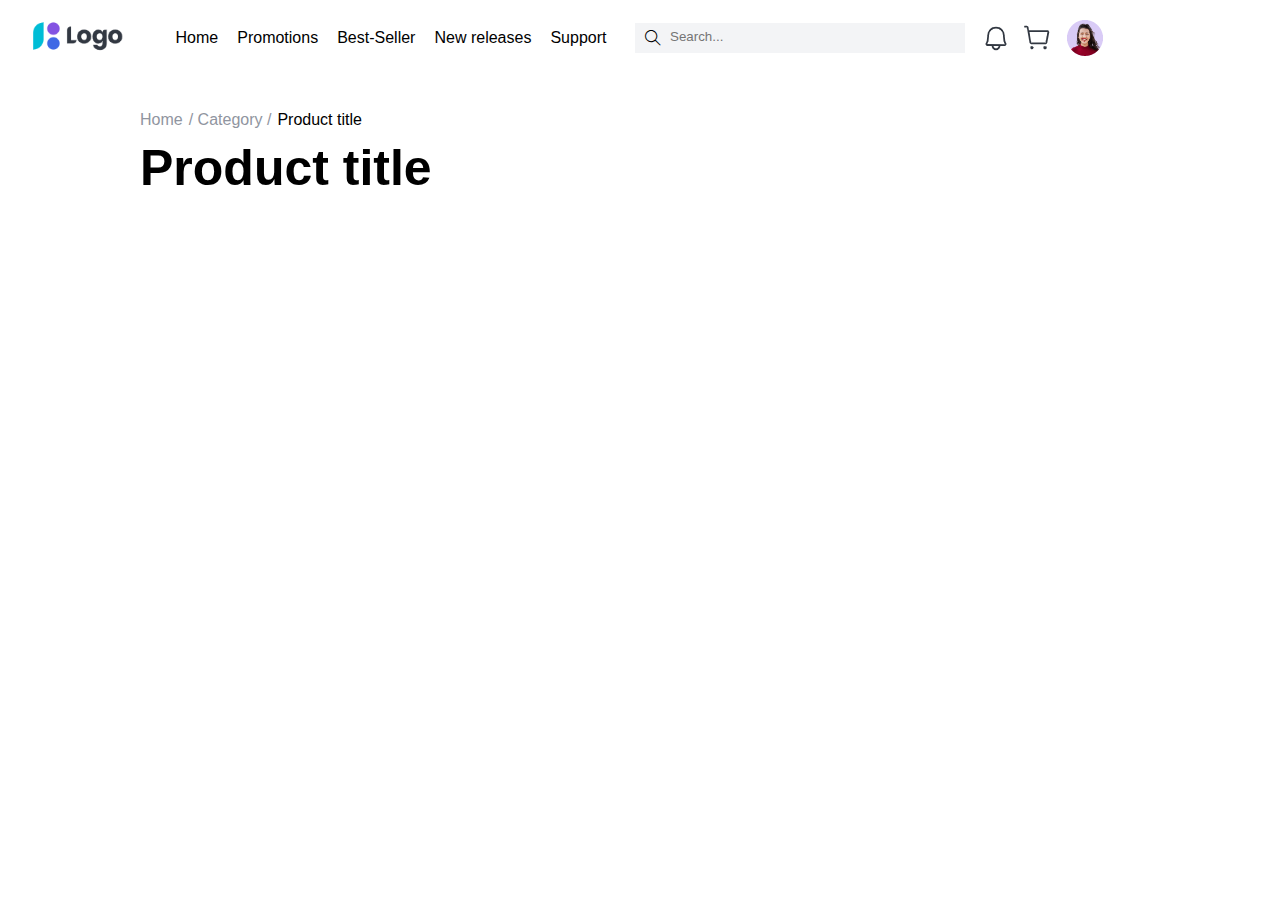
==== index.html @ 9f82874c "code va minh chung phan heading" ====
<!DOCTYPE html>
<html lang="en">

<head>
    <meta charset="UTF-8">
    <meta http-equiv="X-UA-Compatible" content="IE=edge">
    <meta name="viewport" content="width=device-width, initial-scale=1.0">
    <title>Document</title>
    <link rel="stylesheet" href="./style.css">
    <link rel="stylesheet" href="./themify-icons/themify-icons.css">
</head>

<body>
    <div class="container">
        <div class="container_title">
            <div class="container_title_right">
                <div class="container_title_right_logo">
                    <img src="./img/Image 1713.png" alt="">
                </div>
                <div class="container_title_right_name">
                    <div>Home</div>
                    <div>Promotions</div>
                    <div>Best-Seller</div>
                    <div>New releases</div>
                    <div>Support</div>
                </div>
            </div>
            <div class="container_title_left">
                <div class="container_title_left_search">
                    <i class="ti-search"></i>
                    <input type="text" placeholder="Search...">
                </div>
                <div class="container_title_left_icon">
                    <img src="./img/Bell 1.png" alt="">
                    <img src="./img/Shopping cart simple 1.png" alt="">
                    <img src="./img/Avatar 758.png" alt="">
                </div>
            </div>
        </div>
        <div class="container_category">
            <div style="color: #9095A0;margin-right: 6px;">Home</div>
            <div style="color: #9095A0;margin-right: 6px;">/ Category /</div>
            <div>Product title</div>
        </div>
        <div class="container_Producttitle">
            <h1>
                Product title
            </h1>
        </div>
    </div>
</body>

</html>
---- style.css ----
* {
    margin: 0px;
    padding: 0px;
}

body {
    font-family: sans-serif;
}

.container {}

.container_title {
    display: flex;
    align-items: center;
    justify-content: space-between;
    margin: 20px 30px;
}

.container_title_right {
    display: flex;
    align-items: center;
}

.container_title_right_logo {
    margin-right: 40px;
}

.container_title_right_logo img {
    width: 96px;
}

.container_title_right_name {
    display: flex;
    align-items: center;
    justify-content: space-around;
    width: 450px;
}

.container_title_left {
    display: flex;
    align-items: center;
    width: 475px;
    margin-right: 140px;
}

.container_title_left_search {
    width: 330px;
    height: 30px;
    position: relative;
    background-color: #F3F4F6;
}

.container_title_left_search i {
    top: 7px;
    left: 10px;
    position: absolute;
}

.container_title_left_search input {
    width: 295px;
    height: 26px;
    position: absolute;
    right: 0px;
    border: none;
    background-color: #F3F4F6;
}

.container_title_left_icon {
    display: flex;
    align-items: center;
    justify-content: space-around;
    width: 135px;
    margin-left: 10px;
}

.container_category {
    margin-top: 55px;
    margin-left: 140px;
    display: flex;
}

.container_Producttitle {
    font-size: 25px;
    margin-left: 140px;
    margin-top: 10px;
}
---- themify-icons/themify-icons.css ----
@font-face {
	font-family: 'themify';
	src:url('fonts/themify.eot?-fvbane');
	src:url('fonts/themify.eot?#iefix-fvbane') format('embedded-opentype'),
		url('fonts/themify.woff?-fvbane') format('woff'),
		url('fonts/themify.ttf?-fvbane') format('truetype'),
		url('fonts/themify.svg?-fvbane#themify') format('svg');
	font-weight: normal;
	font-style: normal;
}

[class^="ti-"], [class*=" ti-"] {
	font-family: 'themify';
	speak: none;
	font-style: normal;
	font-weight: normal;
	font-variant: normal;
	text-transform: none;
	line-height: 1;

	/* Better Font Rendering =========== */
	-webkit-font-smoothing: antialiased;
	-moz-osx-font-smoothing: grayscale;
}

.ti-wand:before {
	content: "\e600";
}
.ti-volume:before {
	content: "\e601";
}
.ti-user:before {
	content: "\e602";
}
.ti-unlock:before {
	content: "\e603";
}
.ti-unlink:before {
	content: "\e604";
}
.ti-trash:before {
	content: "\e605";
}
.ti-thought:before {
	content: "\e606";
}
.ti-target:before {
	content: "\e607";
}
.ti-tag:before {
	content: "\e608";
}
.ti-tablet:before {
	content: "\e609";
}
.ti-star:before {
	content: "\e60a";
}
.ti-spray:before {
	content: "\e60b";
}
.ti-signal:before {
	content: "\e60c";
}
.ti-shopping-cart:before {
	content: "\e60d";
}
.ti-shopping-cart-full:before {
	content: "\e60e";
}
.ti-settings:before {
	content: "\e60f";
}
.ti-search:before {
	content: "\e610";
}
.ti-zoom-in:before {
	content: "\e611";
}
.ti-zoom-out:before {
	content: "\e612";
}
.ti-cut:before {
	content: "\e613";
}
.ti-ruler:before {
	content: "\e614";
}
.ti-ruler-pencil:before {
	content: "\e615";
}
.ti-ruler-alt:before {
	content: "\e616";
}
.ti-bookmark:before {
	content: "\e617";
}
.ti-bookmark-alt:before {
	content: "\e618";
}
.ti-reload:before {
	content: "\e619";
}
.ti-plus:before {
	content: "\e61a";
}
.ti-pin:before {
	content: "\e61b";
}
.ti-pencil:before {
	content: "\e61c";
}
.ti-pencil-alt:before {
	content: "\e61d";
}
.ti-paint-roller:before {
	content: "\e61e";
}
.ti-paint-bucket:before {
	content: "\e61f";
}
.ti-na:before {
	content: "\e620";
}
.ti-mobile:before {
	content: "\e621";
}
.ti-minus:before {
	content: "\e622";
}
.ti-medall:before {
	content: "\e623";
}
.ti-medall-alt:before {
	content: "\e624";
}
.ti-marker:before {
	content: "\e625";
}
.ti-marker-alt:before {
	content: "\e626";
}
.ti-arrow-up:before {
	content: "\e627";
}
.ti-arrow-right:before {
	content: "\e628";
}
.ti-arrow-left:before {
	content: "\e629";
}
.ti-arrow-down:before {
	content: "\e62a";
}
.ti-lock:before {
	content: "\e62b";
}
.ti-location-arrow:before {
	content: "\e62c";
}
.ti-link:before {
	content: "\e62d";
}
.ti-layout:before {
	content: "\e62e";
}
.ti-layers:before {
	content: "\e62f";
}
.ti-layers-alt:before {
	content: "\e630";
}
.ti-key:before {
	content: "\e631";
}
.ti-import:before {
	content: "\e632";
}
.ti-image:before {
	content: "\e633";
}
.ti-heart:before {
	content: "\e634";
}
.ti-heart-broken:before {
	content: "\e635";
}
.ti-hand-stop:before {
	content: "\e636";
}
.ti-hand-open:before {
	content: "\e637";
}
.ti-hand-drag:before {
	content: "\e638";
}
.ti-folder:before {
	content: "\e639";
}
.ti-flag:before {
	content: "\e63a";
}
.ti-flag-alt:before {
	content: "\e63b";
}
.ti-flag-alt-2:before {
	content: "\e63c";
}
.ti-eye:before {
	content: "\e63d";
}
.ti-export:before {
	content: "\e63e";
}
.ti-exchange-vertical:before {
	content: "\e63f";
}
.ti-desktop:before {
	content: "\e640";
}
.ti-cup:before {
	content: "\e641";
}
.ti-crown:before {
	content: "\e642";
}
.ti-comments:before {
	content: "\e643";
}
.ti-comment:before {
	content: "\e644";
}
.ti-comment-alt:before {
	content: "\e645";
}
.ti-close:before {
	content: "\e646";
}
.ti-clip:before {
	content: "\e647";
}
.ti-angle-up:before {
	content: "\e648";
}
.ti-angle-right:before {
	content: "\e649";
}
.ti-angle-left:before {
	content: "\e64a";
}
.ti-angle-down:before {
	content: "\e64b";
}
.ti-check:before {
	content: "\e64c";
}
.ti-check-box:before {
	content: "\e64d";
}
.ti-camera:before {
	content: "\e64e";
}
.ti-announcement:before {
	content: "\e64f";
}
.ti-brush:before {
	content: "\e650";
}
.ti-briefcase:before {
	content: "\e651";
}
.ti-bolt:before {
	content: "\e652";
}
.ti-bolt-alt:before {
	content: "\e653";
}
.ti-blackboard:before {
	content: "\e654";
}
.ti-bag:before {
	content: "\e655";
}
.ti-move:before {
	content: "\e656";
}
.ti-arrows-vertical:before {
	content: "\e657";
}
.ti-arrows-horizontal:before {
	content: "\e658";
}
.ti-fullscreen:before {
	content: "\e659";
}
.ti-arrow-top-right:before {
	content: "\e65a";
}
.ti-arrow-top-left:before {
	content: "\e65b";
}
.ti-arrow-circle-up:before {
	content: "\e65c";
}
.ti-arrow-circle-right:before {
	content: "\e65d";
}
.ti-arrow-circle-left:before {
	content: "\e65e";
}
.ti-arrow-circle-down:before {
	content: "\e65f";
}
.ti-angle-double-up:before {
	content: "\e660";
}
.ti-angle-double-right:before {
	content: "\e661";
}
.ti-angle-double-left:before {
	content: "\e662";
}
.ti-angle-double-down:before {
	content: "\e663";
}
.ti-zip:before {
	content: "\e664";
}
.ti-world:before {
	content: "\e665";
}
.ti-wheelchair:before {
	content: "\e666";
}
.ti-view-list:before {
	content: "\e667";
}
.ti-view-list-alt:before {
	content: "\e668";
}
.ti-view-grid:before {
	content: "\e669";
}
.ti-uppercase:before {
	content: "\e66a";
}
.ti-upload:before {
	content: "\e66b";
}
.ti-underline:before {
	content: "\e66c";
}
.ti-truck:before {
	content: "\e66d";
}
.ti-timer:before {
	content: "\e66e";
}
.ti-ticket:before {
	content: "\e66f";
}
.ti-thumb-up:before {
	content: "\e670";
}
.ti-thumb-down:before {
	content: "\e671";
}
.ti-text:before {
	content: "\e672";
}
.ti-stats-up:before {
	content: "\e673";
}
.ti-stats-down:before {
	content: "\e674";
}
.ti-split-v:before {
	content: "\e675";
}
.ti-split-h:before {
	content: "\e676";
}
.ti-smallcap:before {
	content: "\e677";
}
.ti-shine:before {
	content: "\e678";
}
.ti-shift-right:before {
	content: "\e679";
}
.ti-shift-left:before {
	content: "\e67a";
}
.ti-shield:before {
	content: "\e67b";
}
.ti-notepad:before {
	content: "\e67c";
}
.ti-server:before {
	content: "\e67d";
}
.ti-quote-right:before {
	content: "\e67e";
}
.ti-quote-left:before {
	content: "\e67f";
}
.ti-pulse:before {
	content: "\e680";
}
.ti-printer:before {
	content: "\e681";
}
.ti-power-off:before {
	content: "\e682";
}
.ti-plug:before {
	content: "\e683";
}
.ti-pie-chart:before {
	content: "\e684";
}
.ti-paragraph:before {
	content: "\e685";
}
.ti-panel:before {
	content: "\e686";
}
.ti-package:before {
	content: "\e687";
}
.ti-music:before {
	content: "\e688";
}
.ti-music-alt:before {
	content: "\e689";
}
.ti-mouse:before {
	content: "\e68a";
}
.ti-mouse-alt:before {
	content: "\e68b";
}
.ti-money:before {
	content: "\e68c";
}
.ti-microphone:before {
	content: "\e68d";
}
.ti-menu:before {
	content: "\e68e";
}
.ti-menu-alt:before {
	content: "\e68f";
}
.ti-map:before {
	content: "\e690";
}
.ti-map-alt:before {
	content: "\e691";
}
.ti-loop:before {
	content: "\e692";
}
.ti-location-pin:before {
	content: "\e693";
}
.ti-list:before {
	content: "\e694";
}
.ti-light-bulb:before {
	content: "\e695";
}
.ti-Italic:before {
	content: "\e696";
}
.ti-info:before {
	content: "\e697";
}
.ti-infinite:before {
	content: "\e698";
}
.ti-id-badge:before {
	content: "\e699";
}
.ti-hummer:before {
	content: "\e69a";
}
.ti-home:before {
	content: "\e69b";
}
.ti-help:before {
	content: "\e69c";
}
.ti-headphone:before {
	content: "\e69d";
}
.ti-harddrives:before {
	content: "\e69e";
}
.ti-harddrive:before {
	content: "\e69f";
}
.ti-gift:before {
	content: "\e6a0";
}
.ti-game:before {
	content: "\e6a1";
}
.ti-filter:before {
	content: "\e6a2";
}
.ti-files:before {
	content: "\e6a3";
}
.ti-file:before {
	content: "\e6a4";
}
.ti-eraser:before {
	content: "\e6a5";
}
.ti-envelope:before {
	content: "\e6a6";
}
.ti-download:before {
	content: "\e6a7";
}
.ti-direction:before {
	content: "\e6a8";
}
.ti-direction-alt:before {
	content: "\e6a9";
}
.ti-dashboard:before {
	content: "\e6aa";
}
.ti-control-stop:before {
	content: "\e6ab";
}
.ti-control-shuffle:before {
	content: "\e6ac";
}
.ti-control-play:before {
	content: "\e6ad";
}
.ti-control-pause:before {
	content: "\e6ae";
}
.ti-control-forward:before {
	content: "\e6af";
}
.ti-control-backward:before {
	content: "\e6b0";
}
.ti-cloud:before {
	content: "\e6b1";
}
.ti-cloud-up:before {
	content: "\e6b2";
}
.ti-cloud-down:before {
	content: "\e6b3";
}
.ti-clipboard:before {
	content: "\e6b4";
}
.ti-car:before {
	content: "\e6b5";
}
.ti-calendar:before {
	content: "\e6b6";
}
.ti-book:before {
	content: "\e6b7";
}
.ti-bell:before {
	content: "\e6b8";
}
.ti-basketball:before {
	content: "\e6b9";
}
.ti-bar-chart:before {
	content: "\e6ba";
}
.ti-bar-chart-alt:before {
	content: "\e6bb";
}
.ti-back-right:before {
	content: "\e6bc";
}
.ti-back-left:before {
	content: "\e6bd";
}
.ti-arrows-corner:before {
	content: "\e6be";
}
.ti-archive:before {
	content: "\e6bf";
}
.ti-anchor:before {
	content: "\e6c0";
}
.ti-align-right:before {
	content: "\e6c1";
}
.ti-align-left:before {
	content: "\e6c2";
}
.ti-align-justify:before {
	content: "\e6c3";
}
.ti-align-center:before {
	content: "\e6c4";
}
.ti-alert:before {
	content: "\e6c5";
}
.ti-alarm-clock:before {
	content: "\e6c6";
}
.ti-agenda:before {
	content: "\e6c7";
}
.ti-write:before {
	content: "\e6c8";
}
.ti-window:before {
	content: "\e6c9";
}
.ti-widgetized:before {
	content: "\e6ca";
}
.ti-widget:before {
	content: "\e6cb";
}
.ti-widget-alt:before {
	content: "\e6cc";
}
.ti-wallet:before {
	content: "\e6cd";
}
.ti-video-clapper:before {
	content: "\e6ce";
}
.ti-video-camera:before {
	content: "\e6cf";
}
.ti-vector:before {
	content: "\e6d0";
}
.ti-themify-logo:before {
	content: "\e6d1";
}
.ti-themify-favicon:before {
	content: "\e6d2";
}
.ti-themify-favicon-alt:before {
	content: "\e6d3";
}
.ti-support:before {
	content: "\e6d4";
}
.ti-stamp:before {
	content: "\e6d5";
}
.ti-split-v-alt:before {
	content: "\e6d6";
}
.ti-slice:before {
	content: "\e6d7";
}
.ti-shortcode:before {
	content: "\e6d8";
}
.ti-shift-right-alt:before {
	content: "\e6d9";
}
.ti-shift-left-alt:before {
	content: "\e6da";
}
.ti-ruler-alt-2:before {
	content: "\e6db";
}
.ti-receipt:before {
	content: "\e6dc";
}
.ti-pin2:before {
	content: "\e6dd";
}
.ti-pin-alt:before {
	content: "\e6de";
}
.ti-pencil-alt2:before {
	content: "\e6df";
}
.ti-palette:before {
	content: "\e6e0";
}
.ti-more:before {
	content: "\e6e1";
}
.ti-more-alt:before {
	content: "\e6e2";
}
.ti-microphone-alt:before {
	content: "\e6e3";
}
.ti-magnet:before {
	content: "\e6e4";
}
.ti-line-double:before {
	content: "\e6e5";
}
.ti-line-dotted:before {
	content: "\e6e6";
}
.ti-line-dashed:before {
	content: "\e6e7";
}
.ti-layout-width-full:before {
	content: "\e6e8";
}
.ti-layout-width-default:before {
	content: "\e6e9";
}
.ti-layout-width-default-alt:before {
	content: "\e6ea";
}
.ti-layout-tab:before {
	content: "\e6eb";
}
.ti-layout-tab-window:before {
	content: "\e6ec";
}
.ti-layout-tab-v:before {
	content: "\e6ed";
}
.ti-layout-tab-min:before {
	content: "\e6ee";
}
.ti-layout-slider:before {
	content: "\e6ef";
}
.ti-layout-slider-alt:before {
	content: "\e6f0";
}
.ti-layout-sidebar-right:before {
	content: "\e6f1";
}
.ti-layout-sidebar-none:before {
	content: "\e6f2";
}
.ti-layout-sidebar-left:before {
	content: "\e6f3";
}
.ti-layout-placeholder:before {
	content: "\e6f4";
}
.ti-layout-menu:before {
	content: "\e6f5";
}
.ti-layout-menu-v:before {
	content: "\e6f6";
}
.ti-layout-menu-separated:before {
	content: "\e6f7";
}
.ti-layout-menu-full:before {
	content: "\e6f8";
}
.ti-layout-media-right-alt:before {
	content: "\e6f9";
}
.ti-layout-media-right:before {
	content: "\e6fa";
}
.ti-layout-media-overlay:before {
	content: "\e6fb";
}
.ti-layout-media-overlay-alt:before {
	content: "\e6fc";
}
.ti-layout-media-overlay-alt-2:before {
	content: "\e6fd";
}
.ti-layout-media-left-alt:before {
	content: "\e6fe";
}
.ti-layout-media-left:before {
	content: "\e6ff";
}
.ti-layout-media-center-alt:before {
	content: "\e700";
}
.ti-layout-media-center:before {
	content: "\e701";
}
.ti-layout-list-thumb:before {
	content: "\e702";
}
.ti-layout-list-thumb-alt:before {
	content: "\e703";
}
.ti-layout-list-post:before {
	content: "\e704";
}
.ti-layout-list-large-image:before {
	content: "\e705";
}
.ti-layout-line-solid:before {
	content: "\e706";
}
.ti-layout-grid4:before {
	content: "\e707";
}
.ti-layout-grid3:before {
	content: "\e708";
}
.ti-layout-grid2:before {
	content: "\e709";
}
.ti-layout-grid2-thumb:before {
	content: "\e70a";
}
.ti-layout-cta-right:before {
	content: "\e70b";
}
.ti-layout-cta-left:before {
	content: "\e70c";
}
.ti-layout-cta-center:before {
	content: "\e70d";
}
.ti-layout-cta-btn-right:before {
	content: "\e70e";
}
.ti-layout-cta-btn-left:before {
	content: "\e70f";
}
.ti-layout-column4:before {
	content: "\e710";
}
.ti-layout-column3:before {
	content: "\e711";
}
.ti-layout-column2:before {
	content: "\e712";
}
.ti-layout-accordion-separated:before {
	content: "\e713";
}
.ti-layout-accordion-merged:before {
	content: "\e714";
}
.ti-layout-accordion-list:before {
	content: "\e715";
}
.ti-ink-pen:before {
	content: "\e716";
}
.ti-info-alt:before {
	content: "\e717";
}
.ti-help-alt:before {
	content: "\e718";
}
.ti-headphone-alt:before {
	content: "\e719";
}
.ti-hand-point-up:before {
	content: "\e71a";
}
.ti-hand-point-right:before {
	content: "\e71b";
}
.ti-hand-point-left:before {
	content: "\e71c";
}
.ti-hand-point-down:before {
	content: "\e71d";
}
.ti-gallery:before {
	content: "\e71e";
}
.ti-face-smile:before {
	content: "\e71f";
}
.ti-face-sad:before {
	content: "\e720";
}
.ti-credit-card:before {
	content: "\e721";
}
.ti-control-skip-forward:before {
	content: "\e722";
}
.ti-control-skip-backward:before {
	content: "\e723";
}
.ti-control-record:before {
	content: "\e724";
}
.ti-control-eject:before {
	content: "\e725";
}
.ti-comments-smiley:before {
	content: "\e726";
}
.ti-brush-alt:before {
	content: "\e727";
}
.ti-youtube:before {
	content: "\e728";
}
.ti-vimeo:before {
	content: "\e729";
}
.ti-twitter:before {
	content: "\e72a";
}
.ti-time:before {
	content: "\e72b";
}
.ti-tumblr:before {
	content: "\e72c";
}
.ti-skype:before {
	content: "\e72d";
}
.ti-share:before {
	content: "\e72e";
}
.ti-share-alt:before {
	content: "\e72f";
}
.ti-rocket:before {
	content: "\e730";
}
.ti-pinterest:before {
	content: "\e731";
}
.ti-new-window:before {
	content: "\e732";
}
.ti-microsoft:before {
	content: "\e733";
}
.ti-list-ol:before {
	content: "\e734";
}
.ti-linkedin:before {
	content: "\e735";
}
.ti-layout-sidebar-2:before {
	content: "\e736";
}
.ti-layout-grid4-alt:before {
	content: "\e737";
}
.ti-layout-grid3-alt:before {
	content: "\e738";
}
.ti-layout-grid2-alt:before {
	content: "\e739";
}
.ti-layout-column4-alt:before {
	content: "\e73a";
}
.ti-layout-column3-alt:before {
	content: "\e73b";
}
.ti-layout-column2-alt:before {
	content: "\e73c";
}
.ti-instagram:before {
	content: "\e73d";
}
.ti-google:before {
	content: "\e73e";
}
.ti-github:before {
	content: "\e73f";
}
.ti-flickr:before {
	content: "\e740";
}
.ti-facebook:before {
	content: "\e741";
}
.ti-dropbox:before {
	content: "\e742";
}
.ti-dribbble:before {
	content: "\e743";
}
.ti-apple:before {
	content: "\e744";
}
.ti-android:before {
	content: "\e745";
}
.ti-save:before {
	content: "\e746";
}
.ti-save-alt:before {
	content: "\e747";
}
.ti-yahoo:before {
	content: "\e748";
}
.ti-wordpress:before {
	content: "\e749";
}
.ti-vimeo-alt:before {
	content: "\e74a";
}
.ti-twitter-alt:before {
	content: "\e74b";
}
.ti-tumblr-alt:before {
	content: "\e74c";
}
.ti-trello:before {
	content: "\e74d";
}
.ti-stack-overflow:before {
	content: "\e74e";
}
.ti-soundcloud:before {
	content: "\e74f";
}
.ti-sharethis:before {
	content: "\e750";
}
.ti-sharethis-alt:before {
	content: "\e751";
}
.ti-reddit:before {
	content: "\e752";
}
.ti-pinterest-alt:before {
	content: "\e753";
}
.ti-microsoft-alt:before {
	content: "\e754";
}
.ti-linux:before {
	content: "\e755";
}
.ti-jsfiddle:before {
	content: "\e756";
}
.ti-joomla:before {
	content: "\e757";
}
.ti-html5:before {
	content: "\e758";
}
.ti-flickr-alt:before {
	content: "\e759";
}
.ti-email:before {
	content: "\e75a";
}
.ti-drupal:before {
	content: "\e75b";
}
.ti-dropbox-alt:before {
	content: "\e75c";
}
.ti-css3:before {
	content: "\e75d";
}
.ti-rss:before {
	content: "\e75e";
}
.ti-rss-alt:before {
	content: "\e75f";
}
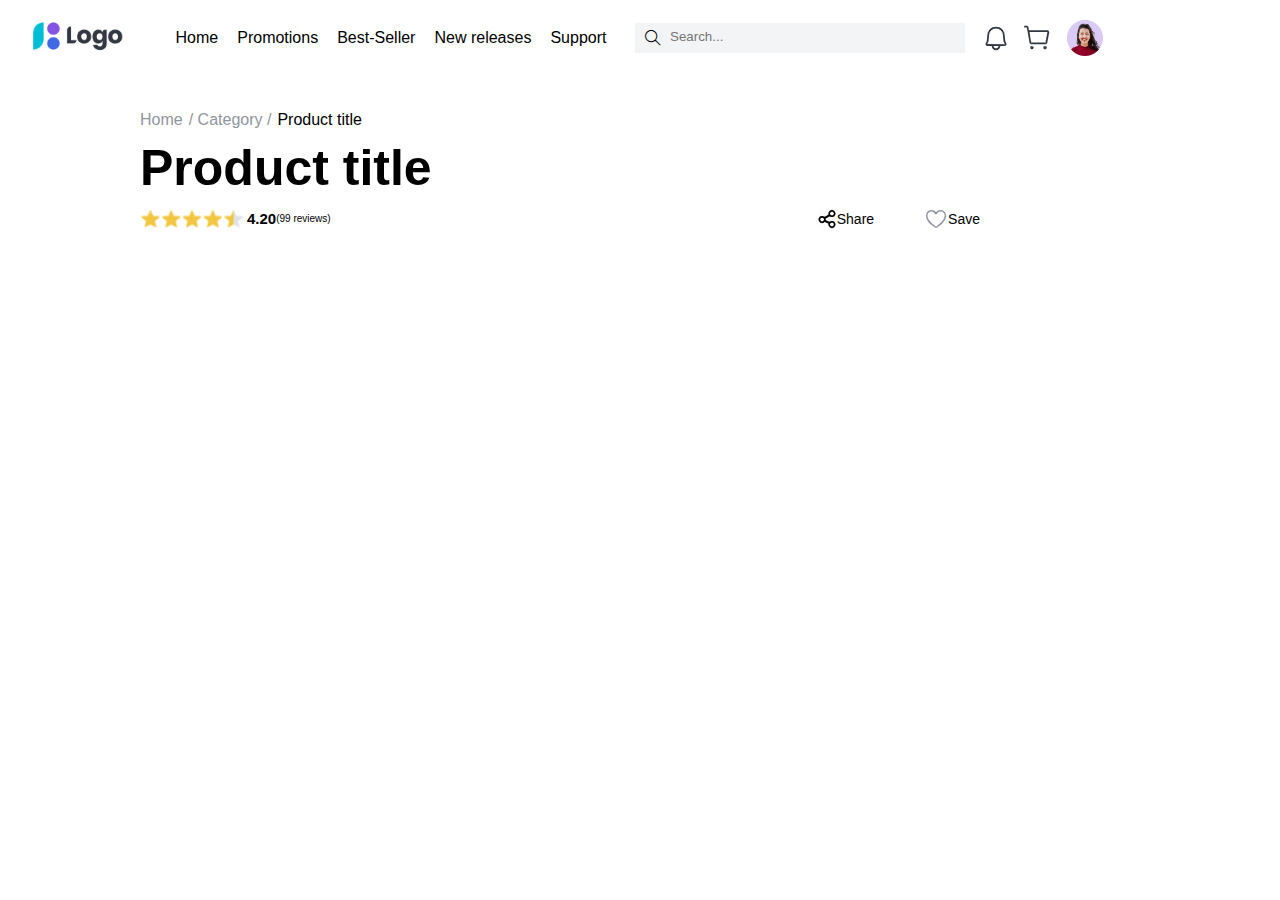
==== commit eda88ed8: "nop bai" ====
--- a/index.html
+++ b/index.html
@@ -47,6 +47,22 @@
                 Product title
             </h1>
         </div>
+        <div class="container_below_product">
+            <div class="container_below_product_rate">
+                <img style="width: 104px;
+                margin-right: 3px;" src="./img/Rating 317.png" alt="">
+                <h2>4.20</h2>
+                <div>(99 reviews)</div>
+            </div>
+            <div class="container_below_product_icon">
+                <div class="container_below_product_icon_share">
+                    <img style="width: 20px;height: 20px;" src="./img/connection-connections-share-icon-33.png" alt=""> Share
+                </div>
+                <div class="container_below_product_icon_save">
+                    <img src="./img/Heart 23.png" alt=""> Save
+                </div>
+            </div>
+        </div>
     </div>
 </body>
 
--- a/style.css
+++ b/style.css
@@ -83,4 +83,36 @@
     font-size: 25px;
     margin-left: 140px;
     margin-top: 10px;
+}
+
+.container_below_product {
+    display: flex;
+    align-items: center;
+    justify-content: space-between;
+    margin: 10px 140px;
+}
+
+.container_below_product_rate {
+    display: flex;
+    align-items: center;
+    font-size: 10px;
+    font-size: 10px;
+}
+
+.container_below_product_icon {
+    display: flex;
+    align-items: center;
+    margin-right: 160px;
+    font-size: 14px;
+}
+
+.container_below_product_icon_share {
+    display: flex;
+    align-items: center;
+}
+
+.container_below_product_icon_save {
+    display: flex;
+    align-items: center;
+    margin-left: 50px;
 }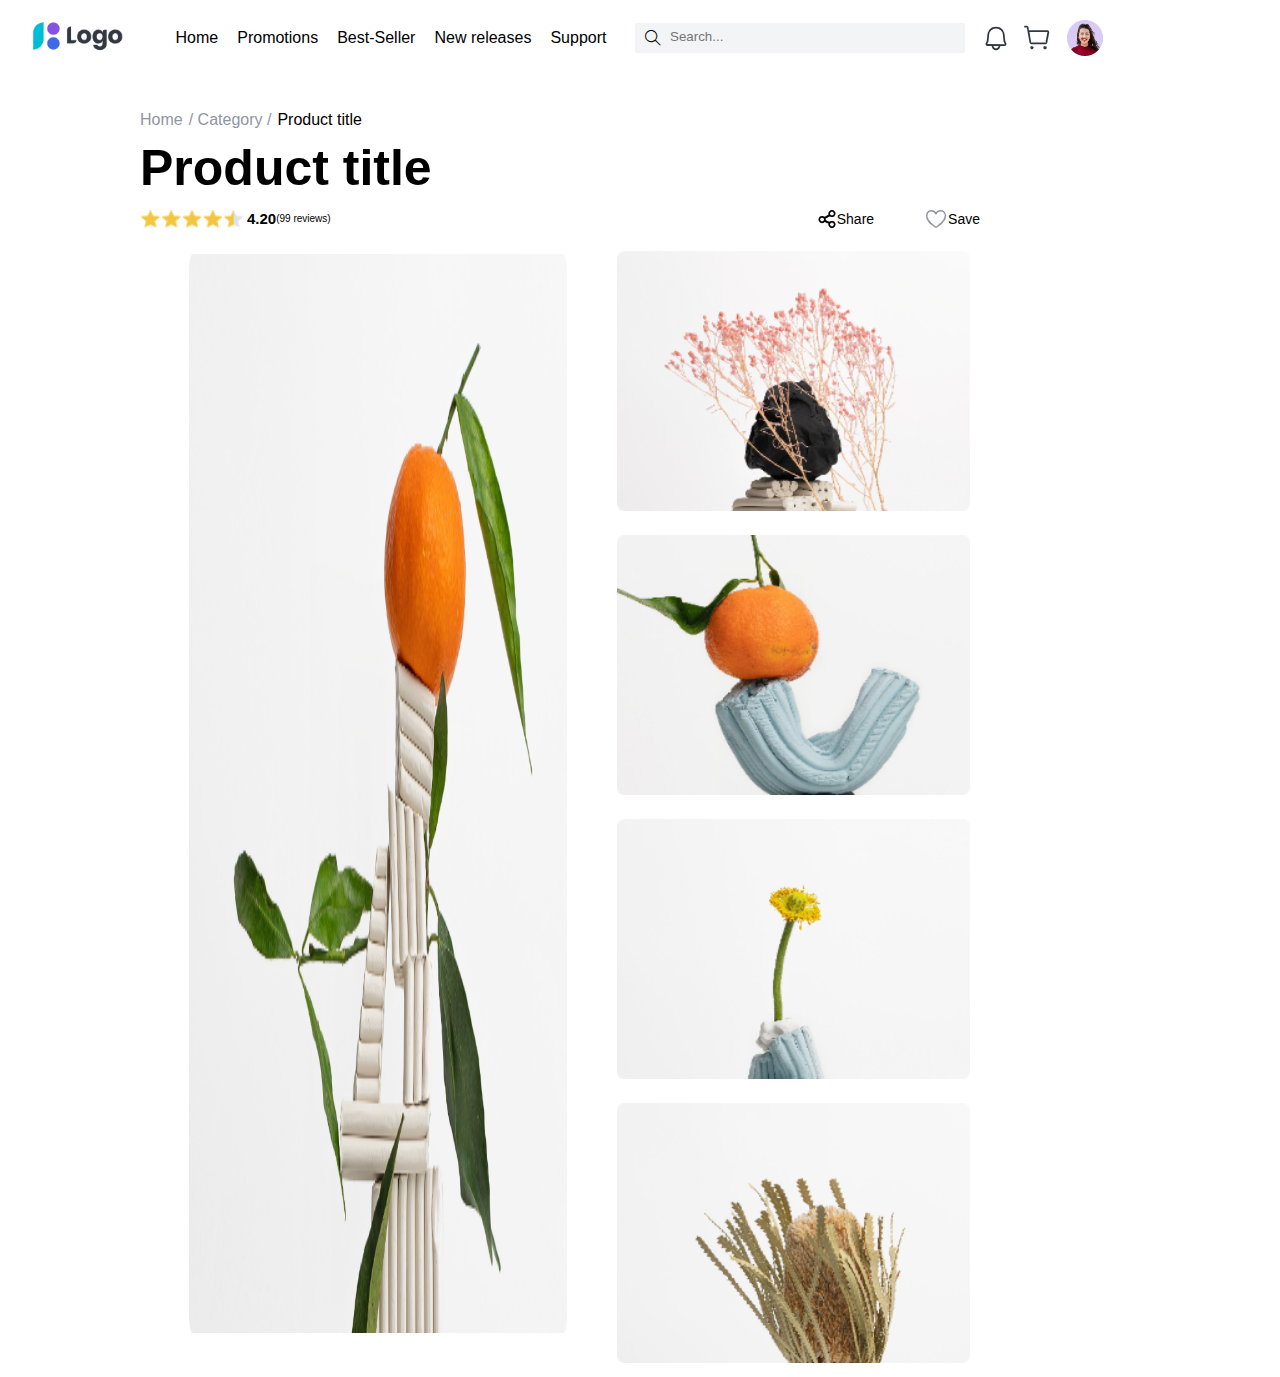
==== commit 68d0dc02: "cap nhat phan body img" ====
--- a/index.html
+++ b/index.html
@@ -11,7 +11,6 @@
 </head>
 
 <body>
-    <div class="container">
         <div class="container_title">
             <div class="container_title_right">
                 <div class="container_title_right_logo">
@@ -63,7 +62,27 @@
                 </div>
             </div>
         </div>
-    </div>
+        <div class="container_body_img">
+            <div class="container_body_img_list">
+                <div class="container_body_img_list_item">
+                    <img src="./img/Image 1705.png" alt="" class="container_body_img_list_item_a">
+                </div>
+                <div class="container_body_img_list_item_1">
+                    <div class="container_body_img_list_item_1_con">
+                        <img src="./img/Image 1708.png" alt="" class="container_body_img_list_item_1_a">
+                    </div>
+                    <div class="container_body_img_list_item_1_con">
+                        <img src="./img/Image 1707.png" alt="" class="container_body_img_list_item_1_a">
+                    </div>
+                    <div class="container_body_img_list_item_1_con">
+                        <img src="./img/Image 1706.png" alt="" class="container_body_img_list_item_1_a">
+                    </div>
+                    <div class="container_body_img_list_item_1_con">
+                        <img src="./img/Image 1709.png" alt="" class="container_body_img_list_item_1_a">
+                    </div>
+                </div>
+            </div>
+        </div>
 </body>
 
 </html>--- a/style.css
+++ b/style.css
@@ -115,4 +115,32 @@
     display: flex;
     align-items: center;
     margin-left: 50px;
-}+}
+.container_body_img{
+    margin: 0 9%;
+}
+.container_body_img_list{
+    display: flex;
+    justify-content: center;
+}
+.container_body_img_list_item{
+    width: 36%;
+}
+.container_body_img_list_item_a{
+    width: 100%;
+    height: 95%;
+    position: relative;
+    top: 13px;
+}
+.container_body_img_list_item_1{
+    display: flex;
+    flex-wrap: wrap;
+    width: 50%;
+}
+.container_body_img_list_item_1_con{
+    margin: 10px 50px;
+}
+.container_body_img_list_item_1_a{
+    width: 125%;
+    object-fit: cover;
+}
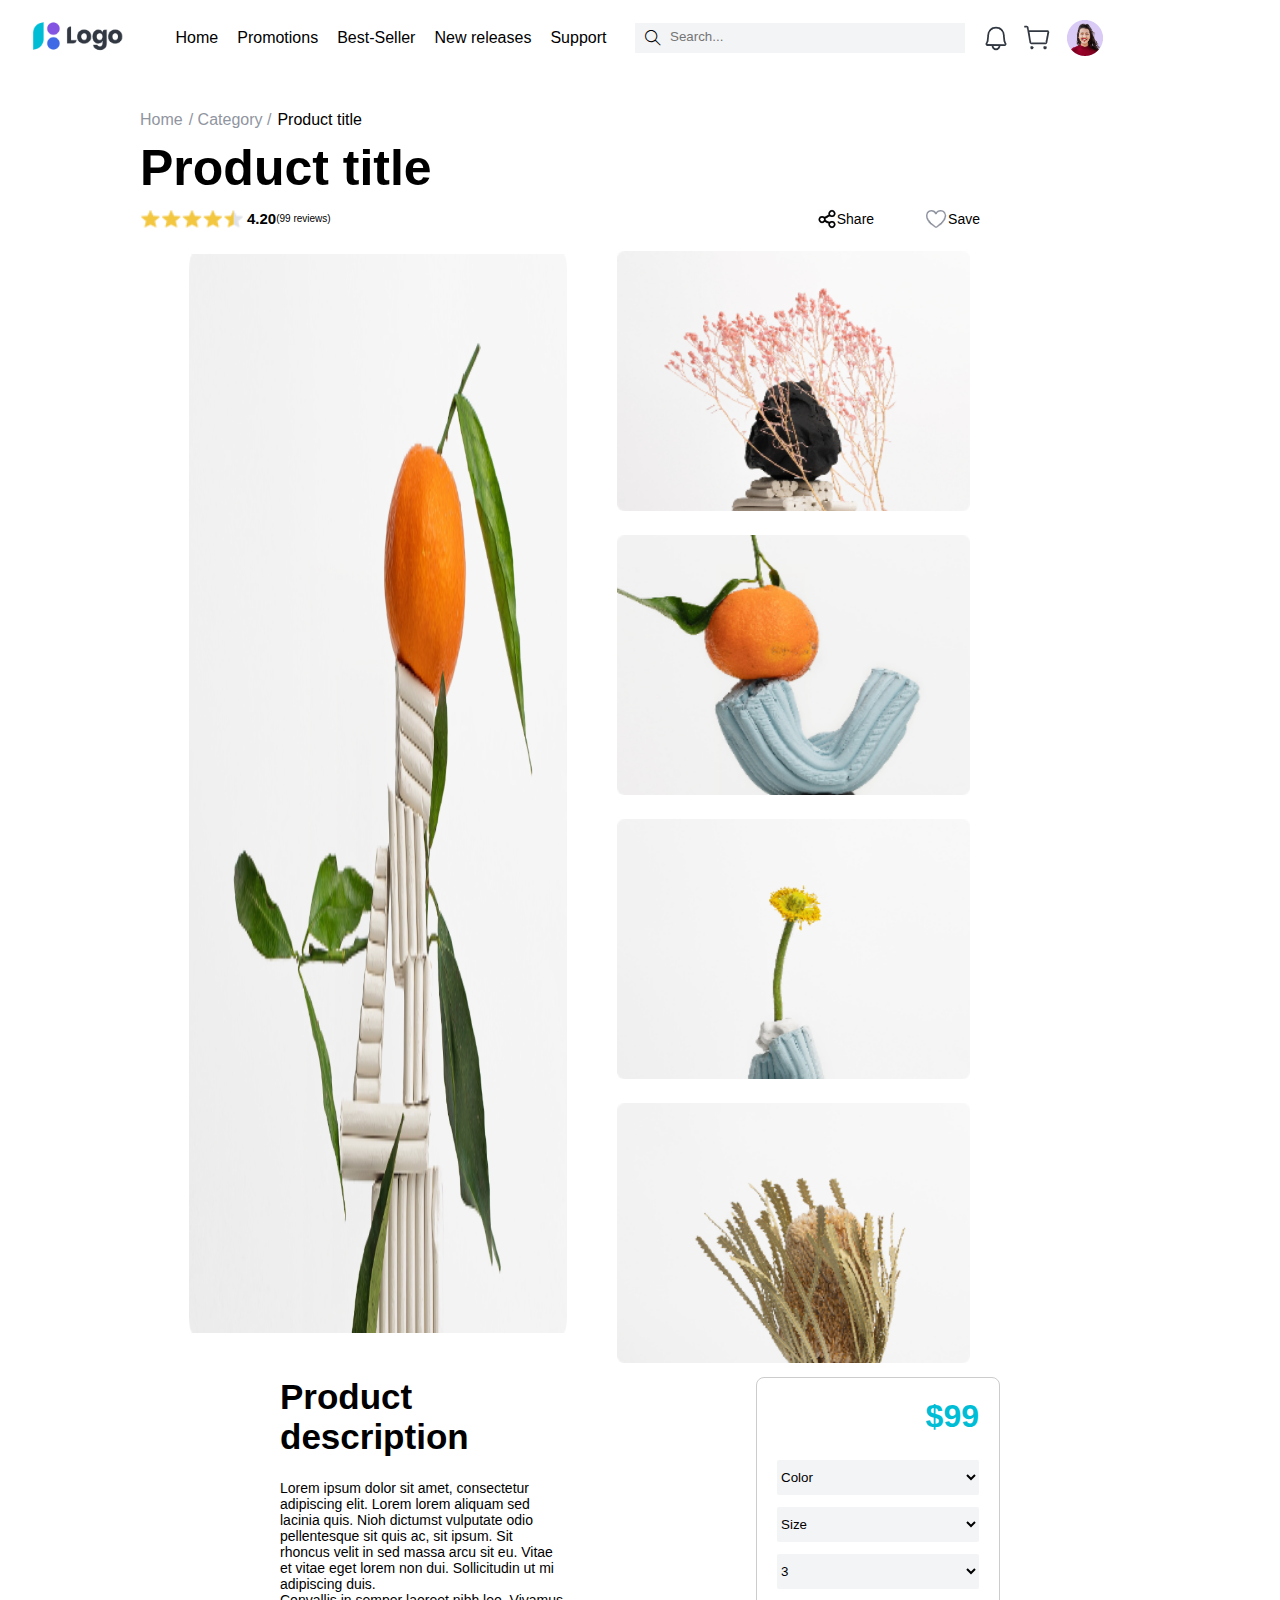
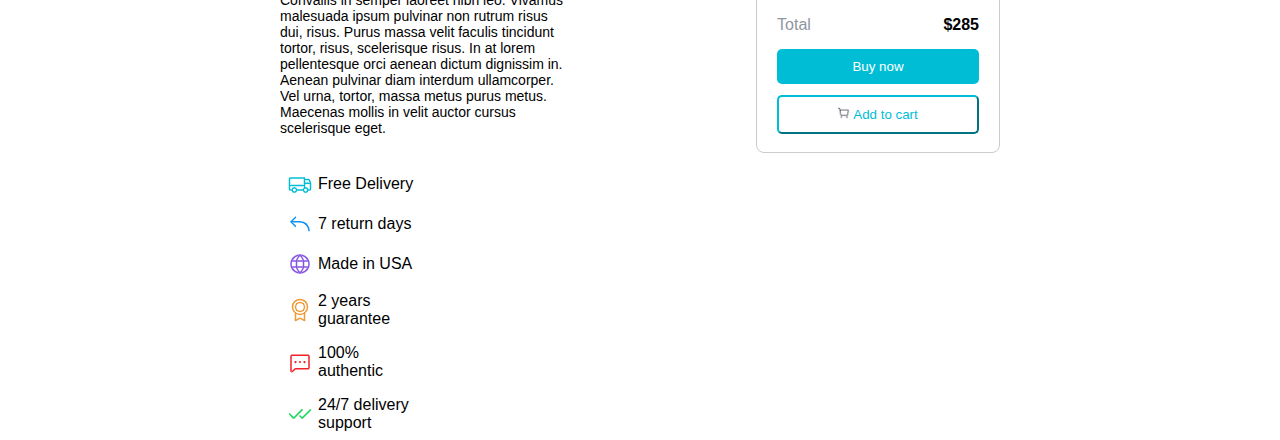
==== commit a5edb452: "Add files via upload" ====
--- a/index.html
+++ b/index.html
@@ -1,88 +1,159 @@
-<!DOCTYPE html>
-<html lang="en">
-
-<head>
-    <meta charset="UTF-8">
-    <meta http-equiv="X-UA-Compatible" content="IE=edge">
-    <meta name="viewport" content="width=device-width, initial-scale=1.0">
-    <title>Document</title>
-    <link rel="stylesheet" href="./style.css">
-    <link rel="stylesheet" href="./themify-icons/themify-icons.css">
-</head>
-
-<body>
-        <div class="container_title">
-            <div class="container_title_right">
-                <div class="container_title_right_logo">
-                    <img src="./img/Image 1713.png" alt="">
-                </div>
-                <div class="container_title_right_name">
-                    <div>Home</div>
-                    <div>Promotions</div>
-                    <div>Best-Seller</div>
-                    <div>New releases</div>
-                    <div>Support</div>
-                </div>
-            </div>
-            <div class="container_title_left">
-                <div class="container_title_left_search">
-                    <i class="ti-search"></i>
-                    <input type="text" placeholder="Search...">
-                </div>
-                <div class="container_title_left_icon">
-                    <img src="./img/Bell 1.png" alt="">
-                    <img src="./img/Shopping cart simple 1.png" alt="">
-                    <img src="./img/Avatar 758.png" alt="">
-                </div>
-            </div>
-        </div>
-        <div class="container_category">
-            <div style="color: #9095A0;margin-right: 6px;">Home</div>
-            <div style="color: #9095A0;margin-right: 6px;">/ Category /</div>
-            <div>Product title</div>
-        </div>
-        <div class="container_Producttitle">
-            <h1>
-                Product title
-            </h1>
-        </div>
-        <div class="container_below_product">
-            <div class="container_below_product_rate">
-                <img style="width: 104px;
-                margin-right: 3px;" src="./img/Rating 317.png" alt="">
-                <h2>4.20</h2>
-                <div>(99 reviews)</div>
-            </div>
-            <div class="container_below_product_icon">
-                <div class="container_below_product_icon_share">
-                    <img style="width: 20px;height: 20px;" src="./img/connection-connections-share-icon-33.png" alt=""> Share
-                </div>
-                <div class="container_below_product_icon_save">
-                    <img src="./img/Heart 23.png" alt=""> Save
-                </div>
-            </div>
-        </div>
-        <div class="container_body_img">
-            <div class="container_body_img_list">
-                <div class="container_body_img_list_item">
-                    <img src="./img/Image 1705.png" alt="" class="container_body_img_list_item_a">
-                </div>
-                <div class="container_body_img_list_item_1">
-                    <div class="container_body_img_list_item_1_con">
-                        <img src="./img/Image 1708.png" alt="" class="container_body_img_list_item_1_a">
-                    </div>
-                    <div class="container_body_img_list_item_1_con">
-                        <img src="./img/Image 1707.png" alt="" class="container_body_img_list_item_1_a">
-                    </div>
-                    <div class="container_body_img_list_item_1_con">
-                        <img src="./img/Image 1706.png" alt="" class="container_body_img_list_item_1_a">
-                    </div>
-                    <div class="container_body_img_list_item_1_con">
-                        <img src="./img/Image 1709.png" alt="" class="container_body_img_list_item_1_a">
-                    </div>
-                </div>
-            </div>
-        </div>
-</body>
-
+<!DOCTYPE html>
+<html lang="en">
+
+<head>
+    <meta charset="UTF-8">
+    <meta http-equiv="X-UA-Compatible" content="IE=edge">
+    <meta name="viewport" content="width=device-width, initial-scale=1.0">
+    <title>Document</title>
+    <link rel="stylesheet" href="./style.css">
+    <link rel="stylesheet" href="./themify-icons/themify-icons.css">
+</head>
+
+<body>
+        <div class="container_title">
+            <div class="container_title_right">
+                <div class="container_title_right_logo">
+                    <img src="./img/Image 1713.png" alt="">
+                </div>
+                <div class="container_title_right_name">
+                    <div>Home</div>
+                    <div>Promotions</div>
+                    <div>Best-Seller</div>
+                    <div>New releases</div>
+                    <div>Support</div>
+                </div>
+            </div>
+            <div class="container_title_left">
+                <div class="container_title_left_search">
+                    <i class="ti-search"></i>
+                    <input type="text" placeholder="Search...">
+                </div>
+                <div class="container_title_left_icon">
+                    <img src="./img/Bell 1.png" alt="">
+                    <img src="./img/Shopping cart simple 1.png" alt="">
+                    <img src="./img/Avatar 758.png" alt="">
+                </div>
+            </div>
+        </div>
+        <div class="container_category">
+            <div style="color: #9095A0;margin-right: 6px;">Home</div>
+            <div style="color: #9095A0;margin-right: 6px;">/ Category /</div>
+            <div>Product title</div>
+        </div>
+        <div class="container_Producttitle">
+            <h1>
+                Product title
+            </h1>
+        </div>
+        <div class="container_below_product">
+            <div class="container_below_product_rate">
+                <img style="width: 104px;
+                margin-right: 3px;" src="./img/Rating 317.png" alt="">
+                <h2>4.20</h2>
+                <div>(99 reviews)</div>
+            </div>
+            <div class="container_below_product_icon">
+                <div class="container_below_product_icon_share">
+                    <img style="width: 20px;height: 20px;" src="./img/connection-connections-share-icon-33.png" alt=""> Share
+                </div>
+                <div class="container_below_product_icon_save">
+                    <img src="./img/Heart 23.png" alt=""> Save
+                </div>
+            </div>
+        </div>
+        <div class="container_body_img">
+            <div class="container_body_img_list">
+                <div class="container_body_img_list_item">
+                    <img src="./img/Image 1705.png" alt="" class="container_body_img_list_item_a">
+                </div>
+                <div class="container_body_img_list_item_1">
+                    <div class="container_body_img_list_item_1_con">
+                        <img src="./img/Image 1708.png" alt="" class="container_body_img_list_item_1_a">
+                    </div>
+                    <div class="container_body_img_list_item_1_con">
+                        <img src="./img/Image 1707.png" alt="" class="container_body_img_list_item_1_a">
+                    </div>
+                    <div class="container_body_img_list_item_1_con">
+                        <img src="./img/Image 1706.png" alt="" class="container_body_img_list_item_1_a">
+                    </div>
+                    <div class="container_body_img_list_item_1_con">
+                        <img src="./img/Image 1709.png" alt="" class="container_body_img_list_item_1_a">
+                    </div>
+                </div>
+            </div>
+        </div>
+        <div class="container_body_write">
+            <div class="container_body_write_p">
+                <h1 class="container_body_write_p_product">
+                    Product description
+                </h1>
+                <p class="container_body_write_p_product_item">
+                    Lorem ipsum dolor sit amet, consectetur adipiscing elit. Lorem lorem aliquam sed lacinia quis. Nioh dictumst vulputate
+                    odio pellentesque sit quis ac, sit ipsum. Sit rhoncus velit in sed massa arcu sit eu. Vitae et vitae eget lorem non dui.
+                    Sollicitudin ut mi adipiscing duis.
+                </p>
+                <p class="container_body_write_p_product_item">
+                    Convallis in semper laoreet nibh leo. Vivamus malesuada ipsum pulvinar non rutrum risus dui, risus. Purus massa velit
+                    faculis tincidunt tortor, risus, scelerisque risus. In at lorem pellentesque orci aenean dictum dignissim in. Aenean
+                    pulvinar diam interdum ullamcorper. Vel urna, tortor, massa metus purus metus. Maecenas mollis in velit auctor cursus
+                    scelerisque eget.
+                </p>
+                <ul class="container_body_write_p_choice">
+                    <div>
+                     <div class="container_body_write_p_choice_item">
+                         <img src="./img/Truck 1.png" alt="" class="container_body_write_p_choice_item_img"> Free Delivery
+                     </div>
+                     <div class="container_body_write_p_choice_item">
+                         <img src="./img/Arrow bend up left 1.png" alt="" class="container_body_write_p_choice_item_img"> 7 return days
+                     </div>
+                     <div class="container_body_write_p_choice_item">
+                         <img src="./img/Globe 1.png" alt="" class="container_body_write_p_choice_item_img"> Made in USA
+                     </div>
+                    </div>
+                    <div>
+                     <div class="container_body_write_p_choice_item">
+                         <img src="./img/Medal 1.png" alt="" class="container_body_write_p_choice_item_img"> 2 years guarantee
+                     </div>
+                     <div class="container_body_write_p_choice_item">
+                         <img src="./img/Chat dots 1.png" alt="" class="container_body_write_p_choice_item_img"> 100% authentic
+                     </div>
+                     <div class="container_body_write_p_choice_item">
+                         <img src="./img/Checks 1.png" alt="" class="container_body_write_p_choice_item_img"> 24/7 delivery support
+                     </div>
+                    </div>
+                 </ul>
+            </div>
+            <div class="container_body_write_gia">
+                <h1 class="container_body_write_gia_99">
+                    $99
+                </h1>
+                <select name="" id="" class="container_body_write_gia_select">
+                    <option value="">Color</option>
+                </select>
+                <select name="" id="" class="container_body_write_gia_select">
+                    <option value="">Size</option>
+                </select>
+                <select name="" id="" class="container_body_write_gia_select"> 
+                    <option value="">3</option>
+                </select>
+                <div class="container_body_write_gia_total">
+                    <div class="container_body_write_gia_total_item">
+                        Total
+                    </div>
+                    <p class="container_body_write_gia_total_item1">
+                        <b>$285</b>
+                    </p>
+                </div>
+                <button class="container_body_write_gia_buy">
+                    Buy now
+                </button>
+                <button class="container_body_write_gia_add">
+                    <img style="width: 12px;height: 12px;" src="./img/Shopping cart simple 1.png" alt="">
+                    Add to cart
+                </button>
+            </div>
+        </div>
+</body>
+
 </html>--- a/style.css
+++ b/style.css
@@ -1,146 +1,232 @@
-* {
-    margin: 0px;
-    padding: 0px;
-}
-
-body {
-    font-family: sans-serif;
-}
-
-.container {}
-
-.container_title {
-    display: flex;
-    align-items: center;
-    justify-content: space-between;
-    margin: 20px 30px;
-}
-
-.container_title_right {
-    display: flex;
-    align-items: center;
-}
-
-.container_title_right_logo {
-    margin-right: 40px;
-}
-
-.container_title_right_logo img {
-    width: 96px;
-}
-
-.container_title_right_name {
-    display: flex;
-    align-items: center;
-    justify-content: space-around;
-    width: 450px;
-}
-
-.container_title_left {
-    display: flex;
-    align-items: center;
-    width: 475px;
-    margin-right: 140px;
-}
-
-.container_title_left_search {
-    width: 330px;
-    height: 30px;
-    position: relative;
-    background-color: #F3F4F6;
-}
-
-.container_title_left_search i {
-    top: 7px;
-    left: 10px;
-    position: absolute;
-}
-
-.container_title_left_search input {
-    width: 295px;
-    height: 26px;
-    position: absolute;
-    right: 0px;
-    border: none;
-    background-color: #F3F4F6;
-}
-
-.container_title_left_icon {
-    display: flex;
-    align-items: center;
-    justify-content: space-around;
-    width: 135px;
-    margin-left: 10px;
-}
-
-.container_category {
-    margin-top: 55px;
-    margin-left: 140px;
-    display: flex;
-}
-
-.container_Producttitle {
-    font-size: 25px;
-    margin-left: 140px;
-    margin-top: 10px;
-}
-
-.container_below_product {
-    display: flex;
-    align-items: center;
-    justify-content: space-between;
-    margin: 10px 140px;
-}
-
-.container_below_product_rate {
-    display: flex;
-    align-items: center;
-    font-size: 10px;
-    font-size: 10px;
-}
-
-.container_below_product_icon {
-    display: flex;
-    align-items: center;
-    margin-right: 160px;
-    font-size: 14px;
-}
-
-.container_below_product_icon_share {
-    display: flex;
-    align-items: center;
-}
-
-.container_below_product_icon_save {
-    display: flex;
-    align-items: center;
-    margin-left: 50px;
-}
-.container_body_img{
-    margin: 0 9%;
-}
-.container_body_img_list{
-    display: flex;
-    justify-content: center;
-}
-.container_body_img_list_item{
-    width: 36%;
-}
-.container_body_img_list_item_a{
-    width: 100%;
-    height: 95%;
-    position: relative;
-    top: 13px;
-}
-.container_body_img_list_item_1{
-    display: flex;
-    flex-wrap: wrap;
-    width: 50%;
-}
-.container_body_img_list_item_1_con{
-    margin: 10px 50px;
-}
-.container_body_img_list_item_1_a{
-    width: 125%;
-    object-fit: cover;
-}
+* {
+    margin: 0px;
+    padding: 0px;
+}
+
+body {
+    font-family: sans-serif;
+}
+
+.container {}
+
+.container_title {
+    display: flex;
+    align-items: center;
+    justify-content: space-between;
+    margin: 20px 30px;
+}
+
+.container_title_right {
+    display: flex;
+    align-items: center;
+}
+
+.container_title_right_logo {
+    margin-right: 40px;
+}
+
+.container_title_right_logo img {
+    width: 96px;
+}
+
+.container_title_right_name {
+    display: flex;
+    align-items: center;
+    justify-content: space-around;
+    width: 450px;
+}
+
+.container_title_left {
+    display: flex;
+    align-items: center;
+    width: 475px;
+    margin-right: 140px;
+}
+
+.container_title_left_search {
+    width: 330px;
+    height: 30px;
+    position: relative;
+    background-color: #F3F4F6;
+}
+
+.container_title_left_search i {
+    top: 7px;
+    left: 10px;
+    position: absolute;
+}
+
+.container_title_left_search input {
+    width: 295px;
+    height: 26px;
+    position: absolute;
+    right: 0px;
+    border: none;
+    background-color: #F3F4F6;
+}
+
+.container_title_left_icon {
+    display: flex;
+    align-items: center;
+    justify-content: space-around;
+    width: 135px;
+    margin-left: 10px;
+}
+
+.container_category {
+    margin-top: 55px;
+    margin-left: 140px;
+    display: flex;
+}
+
+.container_Producttitle {
+    font-size: 25px;
+    margin-left: 140px;
+    margin-top: 10px;
+}
+
+.container_below_product {
+    display: flex;
+    align-items: center;
+    justify-content: space-between;
+    margin: 10px 140px;
+}
+
+.container_below_product_rate {
+    display: flex;
+    align-items: center;
+    font-size: 10px;
+    font-size: 10px;
+}
+
+.container_below_product_icon {
+    display: flex;
+    align-items: center;
+    margin-right: 160px;
+    font-size: 14px;
+}
+
+.container_below_product_icon_share {
+    display: flex;
+    align-items: center;
+}
+
+.container_below_product_icon_save {
+    display: flex;
+    align-items: center;
+    margin-left: 50px;
+}
+.container_body_img{
+    margin: 0 9%;
+}
+.container_body_img_list{
+    display: flex;
+    justify-content: center;
+}
+.container_body_img_list_item{
+    width: 36%;
+}
+.container_body_img_list_item_a{
+    width: 100%;
+    height: 95%;
+    position: relative;
+    top: 13px;
+}
+.container_body_img_list_item_1{
+    display: flex;
+    flex-wrap: wrap;
+    width: 50%;
+}
+.container_body_img_list_item_1_con{
+    margin: 10px 50px;
+}
+.container_body_img_list_item_1_a{
+    width: 125%;
+    object-fit: cover;
+}
+.container_body_write{
+    display: flex;
+    margin: 0px 280px;
+}
+.container_body_write_p{
+    width: 60%;
+}
+.container_body_write_p_product{
+    font-size: 35px;
+    margin-bottom: 23px;
+}
+.container_body_write_p_product_item{
+    font-size: 14px;
+}
+.container_body_write_p_choice{
+    display: flex;
+    width: 50%;
+    align-items: center;
+    flex-wrap: wrap;
+    margin-top: 28px;
+}
+.container_body_write_p_choice_item{
+    padding: 8px;
+    display: flex;
+    align-items: center;
+}
+.container_body_write_p_choice_item_img{
+    padding: 0 6px 0 0;
+}
+.container_body_write_gia{
+    width: 305px;
+    padding: 20px;
+    border-radius: 8px;
+    height: 334px;
+    margin-left: 190px;
+    border: 1px solid #ccc;
+}
+.container_body_write_gia_99{
+    display: flex;
+    justify-content: flex-end;
+    font-weight: 800;
+    color: #00bdd6;
+    margin-bottom: 25px;
+}
+.container_body_write_gia_select{
+    width: 100%;
+    height: 35px;
+    background: #f3f4f6;
+    border: none;
+    border-radius: 2px;
+    margin-bottom: 12px;
+    outline: none;
+}
+.container_body_write_gia_total{
+    display: flex;
+    justify-content: space-between;
+    margin-top: 15px;
+    margin-bottom: 15px;
+}
+.container_body_write_gia_total_item{
+    color: #9095a0;
+    font-weight: 100;
+}
+.container_body_write_gia_total_item1{
+
+}
+.container_body_write_gia_buy{
+    width: 100%;
+    padding: 10px 0;
+    border: none;
+    outline: none;
+    margin-bottom: 11px;
+    border-radius: 5px;
+    color: #fff;
+    background-color: #00bdd6;
+}
+.container_body_write_gia_add{
+    width: 100%;
+    padding: 10px 0;
+    outline: none;
+    margin-bottom: 11px;
+    border-radius: 5px;
+    border-color: #00bdd6;
+    color: #00bdd6;
+    background-color: #fff;
+}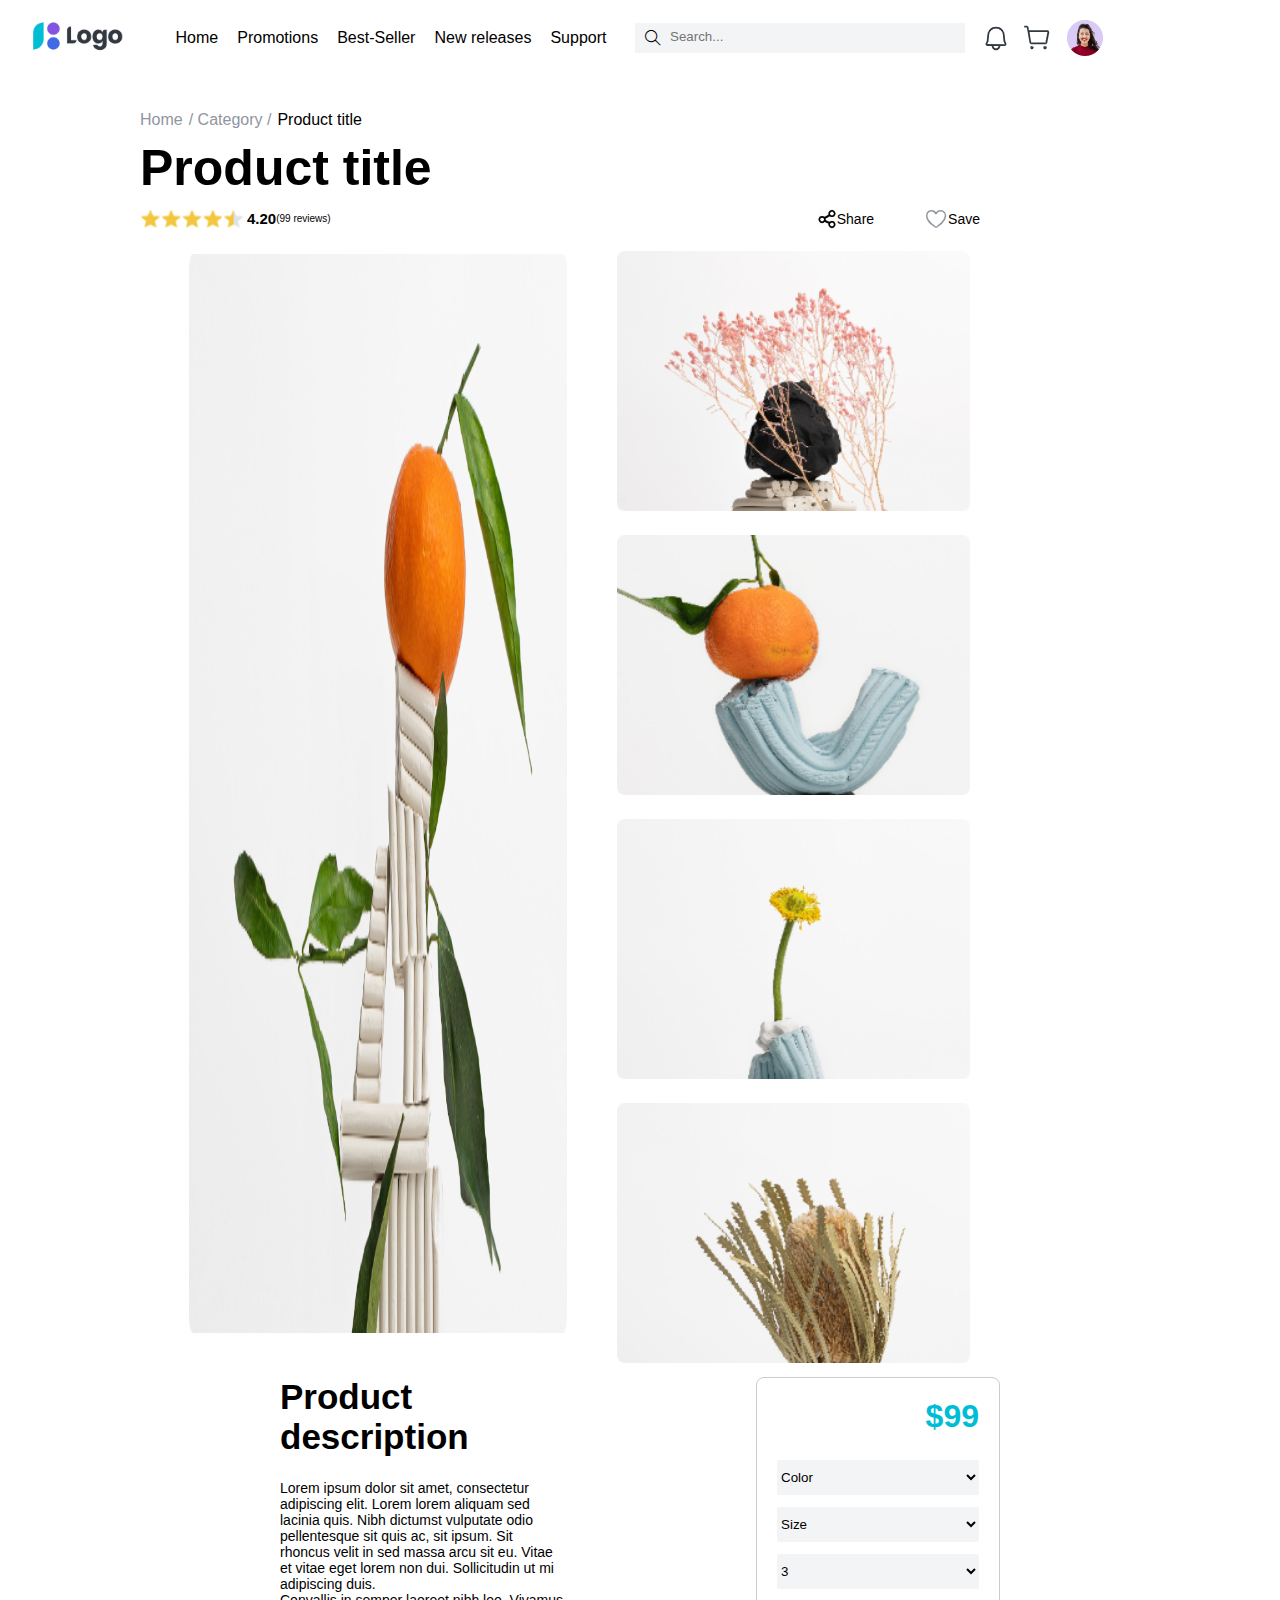
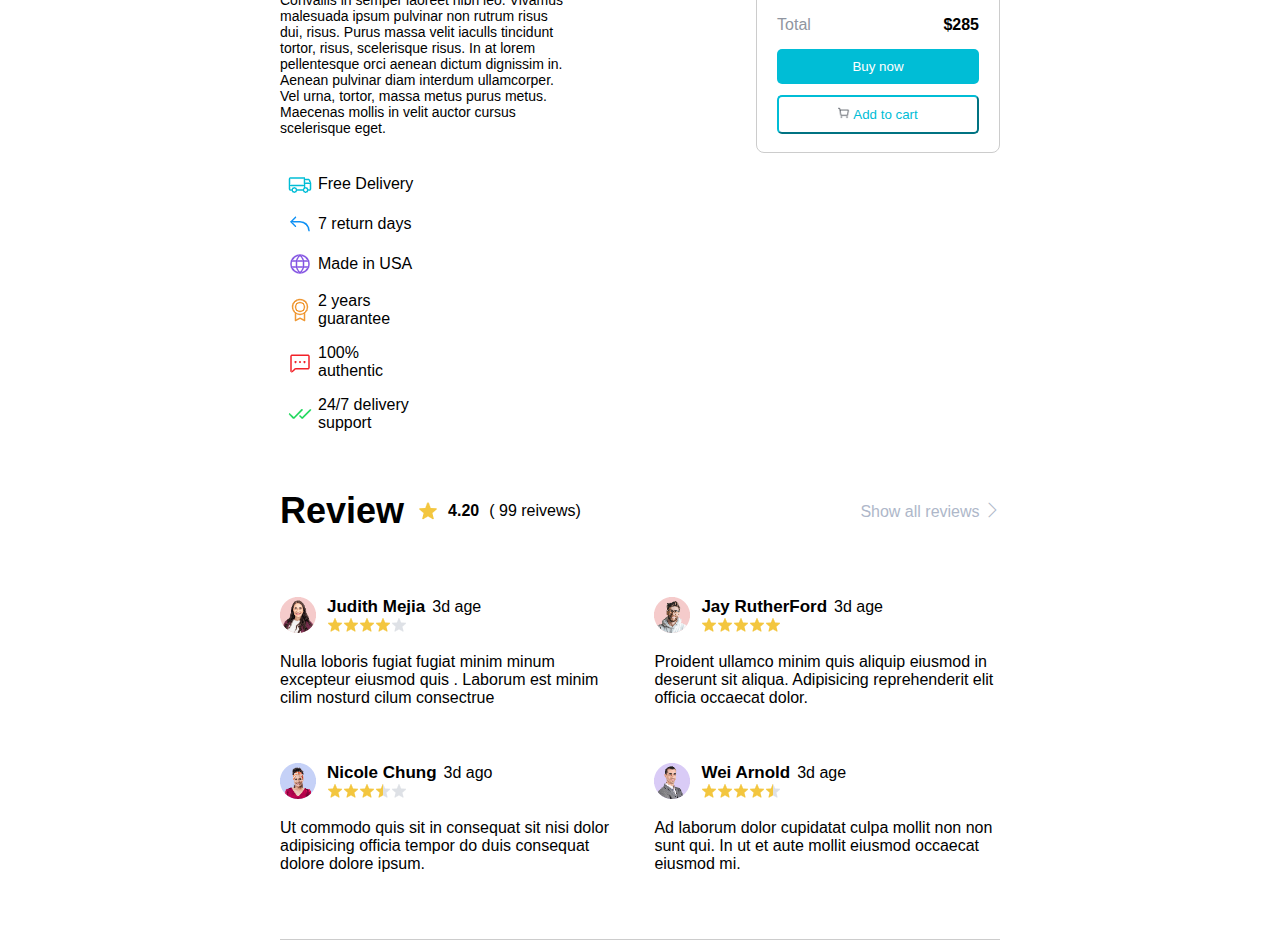
==== commit e1141a4c: "update phan reviews" ====
--- a/index.html
+++ b/index.html
@@ -89,13 +89,14 @@
                     Product description
                 </h1>
                 <p class="container_body_write_p_product_item">
-                    Lorem ipsum dolor sit amet, consectetur adipiscing elit. Lorem lorem aliquam sed lacinia quis. Nioh dictumst vulputate
+                    Lorem ipsum dolor sit amet, consectetur adipiscing elit. Lorem lorem aliquam sed lacinia quis. Nibh dictumst vulputate
                     odio pellentesque sit quis ac, sit ipsum. Sit rhoncus velit in sed massa arcu sit eu. Vitae et vitae eget lorem non dui.
                     Sollicitudin ut mi adipiscing duis.
+
                 </p>
                 <p class="container_body_write_p_product_item">
                     Convallis in semper laoreet nibh leo. Vivamus malesuada ipsum pulvinar non rutrum risus dui, risus. Purus massa velit
-                    faculis tincidunt tortor, risus, scelerisque risus. In at lorem pellentesque orci aenean dictum dignissim in. Aenean
+                    iaculls tincidunt tortor, risus, scelerisque risus. In at lorem pellentesque orci aenean dictum dignissim in. Aenean
                     pulvinar diam interdum ullamcorper. Vel urna, tortor, massa metus purus metus. Maecenas mollis in velit auctor cursus
                     scelerisque eget.
                 </p>
@@ -154,6 +155,123 @@
                 </button>
             </div>
         </div>
+        <div class="container_review">
+            <div class="container_review_list_danhgia">
+        
+                <div class="container_review_list_rate">
+                    <h1 class="container_review_list_heading">
+                        Review
+                    </h1>
+        
+                    <div>
+        
+                        <img src="./img/Rating 304.png" alt="" class="container_review_list_rate_bonsaoruou">
+                    </div>
+                    <p class="container_review_list_rate_bold" style="padding: 0 10px;">
+                        <b>4.20</b>
+                    </p>
+                    <p class="container_review_list_rate_review">
+                        ( 99 reivews)
+                    </p>
+                </div>
+        
+        
+                <div class="container_review__list__share__save">
+                     <p>Show all reviews  <i class="ti-angle-right"></i></p>
+                </div>
+            </div>
+        
+        
+            <div class="container_review_list">
+                <div class="container_review_item">
+                    <div class="container_review_item_user">
+                        <div class="container_review_item_user_img_wrapp">
+                            <img src="./img/Avatar 757.png" alt="" class="container_review_item_user_img">
+                        </div>
+        
+                        <div class="container_review_item_user_abc">
+                            <div class="container_review_item_user_abc_name">
+                                <h1>Judith Mejia</h1>
+                                <span>3d age</span>
+                            </div>
+                            <img src="./img/Rating 299.png" alt="" class="container_review_item_user_rate">
+                        </div>
+        
+                    </div>
+        
+                    <p class="container_review_item_dsc">
+                        Nulla loboris fugiat fugiat minim minum excepteur eiusmod quis .
+                        Laborum est minim cilim nosturd cilum consectrue
+                    </p>
+                </div>
+        
+                <div class="container_review_item">
+                    <div class="container_review_item_user">
+                        <div class="container_review_item_user_img_wrapp">
+                            <img src="./img/Avatar 753.png" alt="" class="container_review_item_user_img">
+                        </div>
+        
+                        <div class="container_review_item_user_abc">
+                            <div class="container_review_item_user_abc_name">
+                                <h1>Jay RutherFord</h1>
+                                <span>3d age</span>
+                            </div>
+                            <img src="./img/Rating 301.png" alt="" class="container_review_item_user_rate">
+                        </div>
+        
+                    </div>
+        
+                    <p class="container_review_item_dsc">
+                        Proident ullamco minim quis aliquip eiusmod in deserunt sit aliqua. Adipisicing
+                        reprehenderit elit officia occaecat dolor.
+                    </p>
+                </div>
+        
+                <div class="container_review_item">
+                    <div class="container_review_item_user">
+                        <div class="container_review_item_user_img_wrapp">
+                            <img src="./img/Avatar 756.png" alt="" class="container_review_item_user_img">
+                        </div>
+        
+                        <div class="container_review_item_user_abc">
+                            <div class="container_review_item_user_abc_name">
+                                <h1>Nicole Chung</h1>
+                                <span>3d ago</span>
+                            </div>
+                            <img src="./img/Rating 305.png" alt="" class="container_review_item_user_rate">
+                        </div>
+        
+                    </div>
+        
+                    <p class="container_review_item_dsc">
+                        Ut commodo quis sit in consequat sit nisi dolor adipisicing officia tempor do duis
+                        consequat dolore dolore ipsum.
+                    </p>
+                </div>
+        
+                <div class="container_review_item">
+                    <div class="container_review_item_user">
+                        <div class="container_review_item_user_img_wrapp">
+                            <img src="./img/Avatar 755.png" alt="" class="container_review_item_user_img">
+                        </div>
+        
+                        <div class="container_review_item_user_abc">
+                            <div class="container_review_item_user_abc_name">
+                                <h1>Wei Arnold</h1>
+                                <span>3d age</span>
+                            </div>
+                            <img src="./img/Rating 303.png" alt="" class="container_review_item_user_rate">
+                        </div>
+        
+                    </div>
+        
+                    <p class="container_review_item_dsc">
+                        Ad laborum dolor cupidatat culpa mollit non non sunt qui. In ut et aute mollit
+                        eiusmod occaecat eiusmod mi.
+                    </p>
+                </div>
+            </div>
+        </div>
 </body>
 
 </html>--- a/style.css
+++ b/style.css
@@ -229,4 +229,74 @@
     border-color: #00bdd6;
     color: #00bdd6;
     background-color: #fff;
+}
+.container_review{
+    padding: 50px 0;
+    border-bottom: 1px solid #ccc;
+    margin: 0px 280px;
+}
+.container_review_list_danhgia{
+    display: flex;
+    align-items: center;
+    justify-content: space-between;
+    margin-bottom: 25px;
+}
+.container_review_list_rate{
+    display: flex;
+    align-items: center;
+}
+.container_review_list_heading{
+    padding-right: 14px;
+    font-size: 36px;
+}
+.container_review_list_rate_bonsaoruou{
+    position: relative;
+    top: 2px;
+}
+.container_review_list_rate_bold{
+
+}
+.container_review_list_rate_review{
+
+}
+.container_review__list__share__save{
+    color: #aeb7c9;
+}
+.container_review_list{
+    display: flex;
+    flex-wrap: wrap;
+    justify-content: space-between;
+}
+.container_review_item{
+    width: 48%;
+    margin-top: 40px;
+}
+.container_review_item_user{
+    display: flex;
+    align-items: center;
+}
+.container_review_item_user_img_wrapp{
+
+}
+.container_review_item_user_img{
+
+}
+.container_review_item_user_abc{
+    margin-left: 11px;
+}
+.container_review_item_user_abc_name{
+    display: flex;
+    align-items: center;
+}
+.container_review_item_user_abc_name h1{
+    font-size: 17px;
+}
+.container_review_item_user_abc_name span{
+    padding-left: 7px;
+}
+.container_review_item_user_rate{
+
+}
+.container_review_item_dsc{
+    padding: 16px 0;
 }